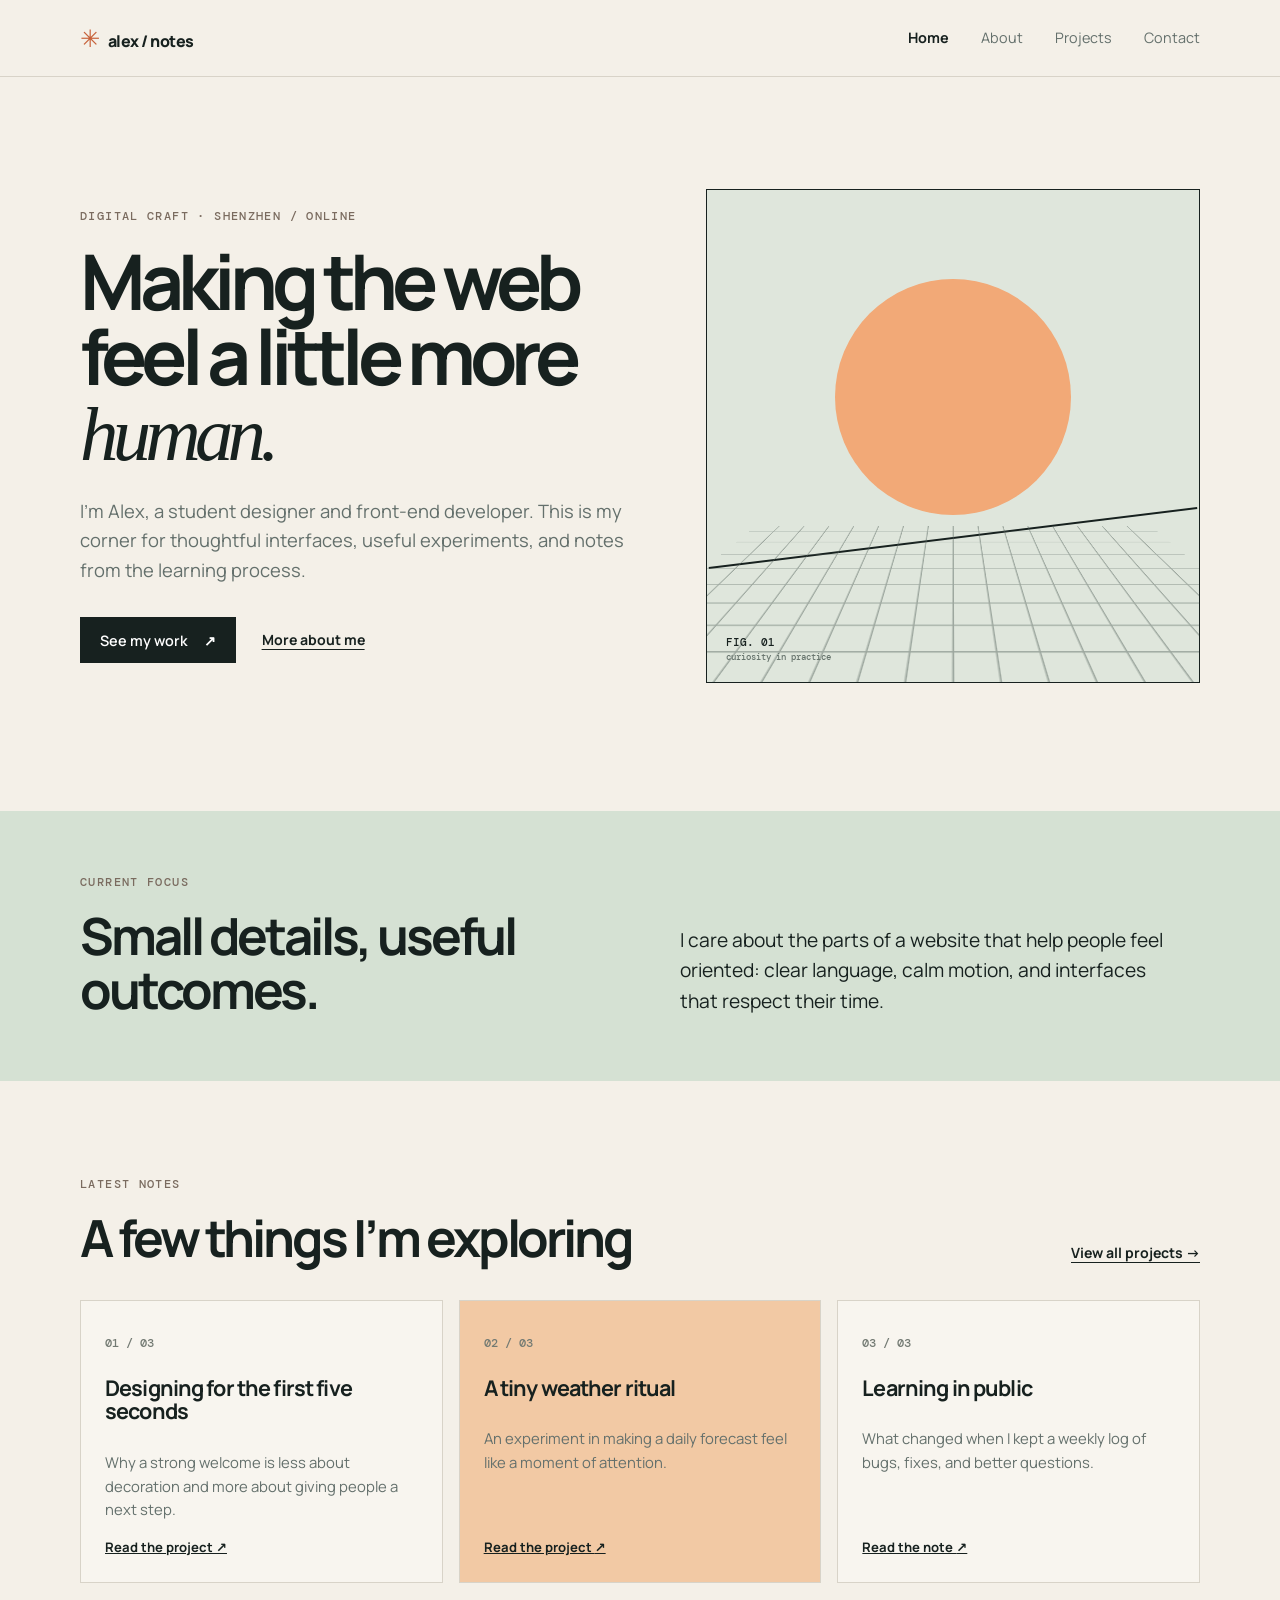
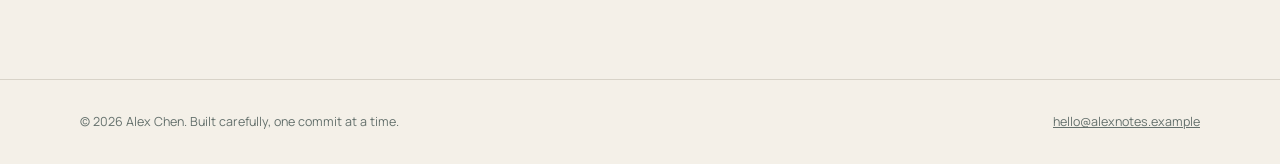
==== index.html @ e26e6c3c "Publish portfolio website" ====
<!doctype html>
<html lang="en">
<head>
  <meta charset="utf-8">
  <meta name="viewport" content="width=device-width, initial-scale=1">
  <meta name="description" content="A small portfolio and field guide by Alex Chen, frontend student and curious maker.">
  <title>Alex Chen — Field Notes</title>
  <link rel="stylesheet" href="styles.css">
  <script src="script.js" defer></script>
</head>
<body>
  <a class="skip-link" href="#main-content">Skip to content</a>
  <header class="site-header">
    <nav class="nav container" aria-label="Primary navigation">
      <a class="brand" href="index.html" aria-label="Alex Chen home"><span aria-hidden="true">✳</span> alex / notes</a>
      <button class="menu-toggle" aria-expanded="false" aria-controls="main-menu">Menu</button>
      <ul class="nav-links" id="main-menu">
        <li><a aria-current="page" href="index.html">Home</a></li>
        <li><a href="about.html">About</a></li>
        <li><a href="projects.html">Projects</a></li>
        <li><a href="contact.html">Contact</a></li>
      </ul>
    </nav>
  </header>
  <main id="main-content">
    <section class="hero container" aria-labelledby="hero-title">
      <div class="hero-copy">
        <p class="eyebrow">Digital craft · Shenzhen / online</p>
        <h1 id="hero-title">Making the web feel a little more <em>human.</em></h1>
        <p class="lede">I’m Alex, a student designer and front-end developer. This is my corner for thoughtful interfaces, useful experiments, and notes from the learning process.</p>
        <div class="button-row"><a class="button" href="projects.html">See my work <span aria-hidden="true">↗</span></a><a class="text-link" href="about.html">More about me</a></div>
      </div>
      <div class="hero-art" aria-label="Abstract illustration of a sunrise over a grid" role="img"><div class="sun"></div><div class="horizon"></div><div class="grid-lines"></div><span class="art-label">FIG. 01<br><small>curiosity in practice</small></span></div>
    </section>
    <section class="feature-band" aria-labelledby="focus-title"><div class="container split"><div><p class="eyebrow">Current focus</p><h2 id="focus-title">Small details, useful outcomes.</h2></div><p>I care about the parts of a website that help people feel oriented: clear language, calm motion, and interfaces that respect their time.</p></div></section>
    <section class="container cards-section" aria-labelledby="notes-title"><div class="section-heading"><div><p class="eyebrow">Latest notes</p><h2 id="notes-title">A few things I’m exploring</h2></div><a class="text-link" href="projects.html">View all projects →</a></div><div class="card-grid"><article class="note-card"><p class="card-number">01 / 03</p><h3>Designing for the first five seconds</h3><p>Why a strong welcome is less about decoration and more about giving people a next step.</p><a href="projects.html#wayfinding">Read the project <span aria-hidden="true">↗</span></a></article><article class="note-card accent"><p class="card-number">02 / 03</p><h3>A tiny weather ritual</h3><p>An experiment in making a daily forecast feel like a moment of attention.</p><a href="projects.html#weather">Read the project <span aria-hidden="true">↗</span></a></article><article class="note-card"><p class="card-number">03 / 03</p><h3>Learning in public</h3><p>What changed when I kept a weekly log of bugs, fixes, and better questions.</p><a href="about.html#process">Read the note <span aria-hidden="true">↗</span></a></article></div></section>
  </main>
  <footer class="site-footer"><div class="container footer-inner"><p>© 2026 Alex Chen. Built carefully, one commit at a time.</p><a href="mailto:hello@alexnotes.example">hello@alexnotes.example</a></div></footer>
</body>
</html>
---- styles.css ----
@import url('https://fonts.googleapis.com/css2?family=DM+Mono:wght@400;500&family=Manrope:wght@400;500;600;700;800&display=swap');
:root{--ink:#17211f;--paper:#f4f0e8;--muted:#64706c;--line:#d8d3c8;--blue:#b9d8d9;--orange:#f2a977;--green:#c5d4b6;--max:1120px}*{box-sizing:border-box}html{scroll-behavior:smooth}body{margin:0;background:var(--paper);color:var(--ink);font-family:Manrope,system-ui,sans-serif;line-height:1.6}a{color:inherit}.container{width:min(calc(100% - 3rem),var(--max));margin-inline:auto}.skip-link{position:absolute;left:-999px;top:1rem;background:var(--ink);color:white;padding:.6rem 1rem}.skip-link:focus{left:1rem;z-index:10}.site-header{border-bottom:1px solid var(--line)}.nav{min-height:76px;display:flex;align-items:center;justify-content:space-between;gap:2rem}.brand{text-decoration:none;font-weight:800;letter-spacing:-.03em}.brand span{display:inline-grid;place-items:center;color:#c76038;font-size:1.5rem;margin-right:.35rem}.nav-links{display:flex;gap:2rem;list-style:none;margin:0;padding:0;font-size:.9rem}.nav-links a{text-decoration:none;color:var(--muted)}.nav-links a:hover,.nav-links a[aria-current=page]{color:var(--ink)}.nav-links a[aria-current=page]{font-weight:700}.menu-toggle{display:none;border:1px solid var(--line);background:transparent;padding:.5rem .75rem;font:inherit}.hero{display:grid;grid-template-columns:1.05fr .95fr;gap:5rem;align-items:center;padding-block:7rem 8rem}.eyebrow{font:500 .72rem 'DM Mono',monospace;text-transform:uppercase;letter-spacing:.12em;color:#7a6b5f;margin:0 0 1.2rem}.hero h1,.page-intro h1{font-size:clamp(2.8rem,6vw,5.4rem);line-height:.98;letter-spacing:-.075em;margin:0 0 1.5rem;max-width:760px}.hero h1 em{font-family:Georgia,serif;font-weight:400}.lede{font-size:1.15rem;color:var(--muted);max-width:610px}.button-row{display:flex;align-items:center;gap:1.6rem;margin-top:2rem}.button{display:inline-flex;gap:1rem;align-items:center;border:0;background:var(--ink);color:white;padding:.85rem 1.25rem;text-decoration:none;font:600 .9rem Manrope;cursor:pointer}.button:hover{background:#384c47}.text-link{font-weight:700;font-size:.88rem;text-decoration-thickness:1px;text-underline-offset:4px}.hero-art{aspect-ratio:1/1;position:relative;overflow:hidden;background:#dfe6dc;border:1px solid var(--ink);min-height:350px}.sun{width:48%;aspect-ratio:1;background:var(--orange);border-radius:50%;position:absolute;top:18%;left:26%}.horizon{position:absolute;bottom:29%;left:0;right:0;border-top:2px solid var(--ink);transform:rotate(-7deg)}.grid-lines{position:absolute;inset:50% -10% -20%;background:repeating-linear-gradient(90deg,transparent 0 35px,#596760 36px 37px),repeating-linear-gradient(0deg,transparent 0 28px,#596760 29px 30px);transform:perspective(250px) rotateX(45deg);opacity:.5}.art-label{position:absolute;bottom:1.2rem;left:1.2rem;font:500 .7rem 'DM Mono',monospace}.art-label small{color:#66736c}.feature-band{background:#d5e1d3;padding-block:4rem}.split{display:grid;grid-template-columns:1fr 1fr;gap:5rem;align-items:end}.split h2,.section-heading h2,.process-section h2{font-size:clamp(2rem,4vw,3.2rem);line-height:1.05;letter-spacing:-.06em;margin:0}.split p:last-child{font-size:1.2rem;margin:0;max-width:500px}.cards-section{padding-block:6rem}.section-heading{display:flex;justify-content:space-between;align-items:end;margin-bottom:2.2rem}.card-grid{display:grid;grid-template-columns:repeat(3,1fr);gap:1rem}.note-card{padding:1.5rem;border:1px solid var(--line);min-height:275px;display:flex;flex-direction:column;background:#f8f5ef}.note-card.accent{background:#f2c9a4}.card-number,.project-meta{font:500 .72rem 'DM Mono',monospace;color:#737a73}.note-card h3{font-size:1.35rem;line-height:1.1;letter-spacing:-.04em;margin:.8rem 0}.note-card p:not(.card-number){color:var(--muted);font-size:.93rem}.note-card a{margin-top:auto;font-weight:700;font-size:.82rem}.site-footer{border-top:1px solid var(--line);padding:2rem 0}.footer-inner{display:flex;justify-content:space-between;gap:1rem;color:var(--muted);font-size:.78rem}.footer-inner p{margin:0}.page-intro{padding-block:6rem 4rem}.page-intro h1{max-width:800px}.about-layout,.contact-layout{display:grid;grid-template-columns:1fr 1fr;gap:6rem;padding-bottom:7rem}.about-layout h2,.contact-aside h2{font-size:2rem;letter-spacing:-.05em;margin-top:0}.about-layout p{color:var(--muted);max-width:560px}.quote-card{background:var(--orange);padding:2.5rem;align-self:start}.quote-card p{color:var(--ink);font:1.7rem Georgia,serif;line-height:1.2}.quote-card cite{font-size:.78rem}.process-section{background:#d5e1d3;padding-block:5rem}.process-list{list-style:none;padding:1.5rem 0 0;margin:0;max-width:820px}.process-list li{display:grid;grid-template-columns:70px 1fr;gap:1rem;padding:1.5rem 0;border-top:1px solid #aab8a8}.process-list span{font:500 .8rem 'DM Mono',monospace}.process-list h3{margin:0 0 .35rem}.process-list p{margin:0;color:#53605a}.project-controls{display:flex;align-items:center;gap:1rem;border-top:1px solid var(--line);padding-block:1.3rem;font-size:.9rem}.filter-buttons{display:flex;gap:.5rem;flex-wrap:wrap}.filter-button{font:inherit;font-size:.8rem;padding:.5rem .8rem;border:1px solid var(--line);background:transparent;cursor:pointer}.filter-button.active,.filter-button:hover{background:var(--ink);color:#fff;border-color:var(--ink)}.project-list{padding-bottom:7rem}.project-row{display:grid;grid-template-columns:150px 1fr 100px;gap:2rem;padding:2.5rem 0;border-top:1px solid var(--line)}.project-row h2{font-size:2rem;letter-spacing:-.05em;margin:0 0 .6rem}.project-row p{color:var(--muted);max-width:650px}.project-mark{width:82px;height:82px;border-radius:50%;display:grid;place-items:center;font-size:2rem;justify-self:end}.mark-blue{background:var(--blue)}.mark-orange{background:var(--orange)}.mark-green{background:var(--green)}.contact-layout{padding-bottom:8rem}.contact-form{max-width:560px}.field{margin-bottom:1.25rem}.field label{display:block;font-weight:700;font-size:.85rem;margin-bottom:.4rem}.field input,.field textarea{width:100%;border:1px solid #bcb8ae;background:#faf8f3;padding:.8rem;font:inherit}.field input:focus,.field textarea:focus{outline:2px solid #7a9a95;outline-offset:2px}.form-status{min-height:1.5rem;color:#28604e;font-size:.9rem}.contact-aside{border-left:1px solid var(--line);padding-left:2rem}.contact-aside p{color:var(--muted);max-width:340px}.contact-aside ul{list-style:none;padding:1rem 0;margin:0;display:grid;gap:.8rem;font-weight:700}.contact-aside a{text-decoration-thickness:1px;text-underline-offset:4px}
@media (max-width:720px){.container{width:min(calc(100% - 2rem),var(--max))}.nav{min-height:66px}.menu-toggle{display:block}.nav-links{display:none;position:absolute;z-index:5;top:66px;left:0;right:0;background:var(--paper);border-bottom:1px solid var(--line);padding:1rem;flex-direction:column;gap:0}.nav-links.is-open{display:flex}.nav-links li a{display:block;padding:.75rem 1rem}.hero{grid-template-columns:1fr;gap:3rem;padding-block:4.5rem 5rem}.hero-art{min-height:280px}.feature-band{padding-block:3.5rem}.split,.about-layout,.contact-layout{grid-template-columns:1fr;gap:2.5rem}.cards-section{padding-block:4.5rem}.section-heading{display:block}.section-heading .text-link{display:inline-block;margin-top:1rem}.card-grid{grid-template-columns:1fr}.page-intro{padding-block:4.5rem 3rem}.page-intro h1{font-size:clamp(2.8rem,13vw,4rem)}.process-section{padding-block:4rem}.project-controls{align-items:flex-start;flex-direction:column}.project-row{grid-template-columns:1fr;gap:.8rem;padding:2rem 0}.project-mark{justify-self:start;position:absolute;margin-top:0;right:1rem}.project-row{position:relative;padding-right:5rem}.project-row h2{font-size:1.7rem}.footer-inner{flex-direction:column}.contact-aside{border-left:0;border-top:1px solid var(--line);padding:2rem 0 0}}

/* Refined spacing and responsive presentation */
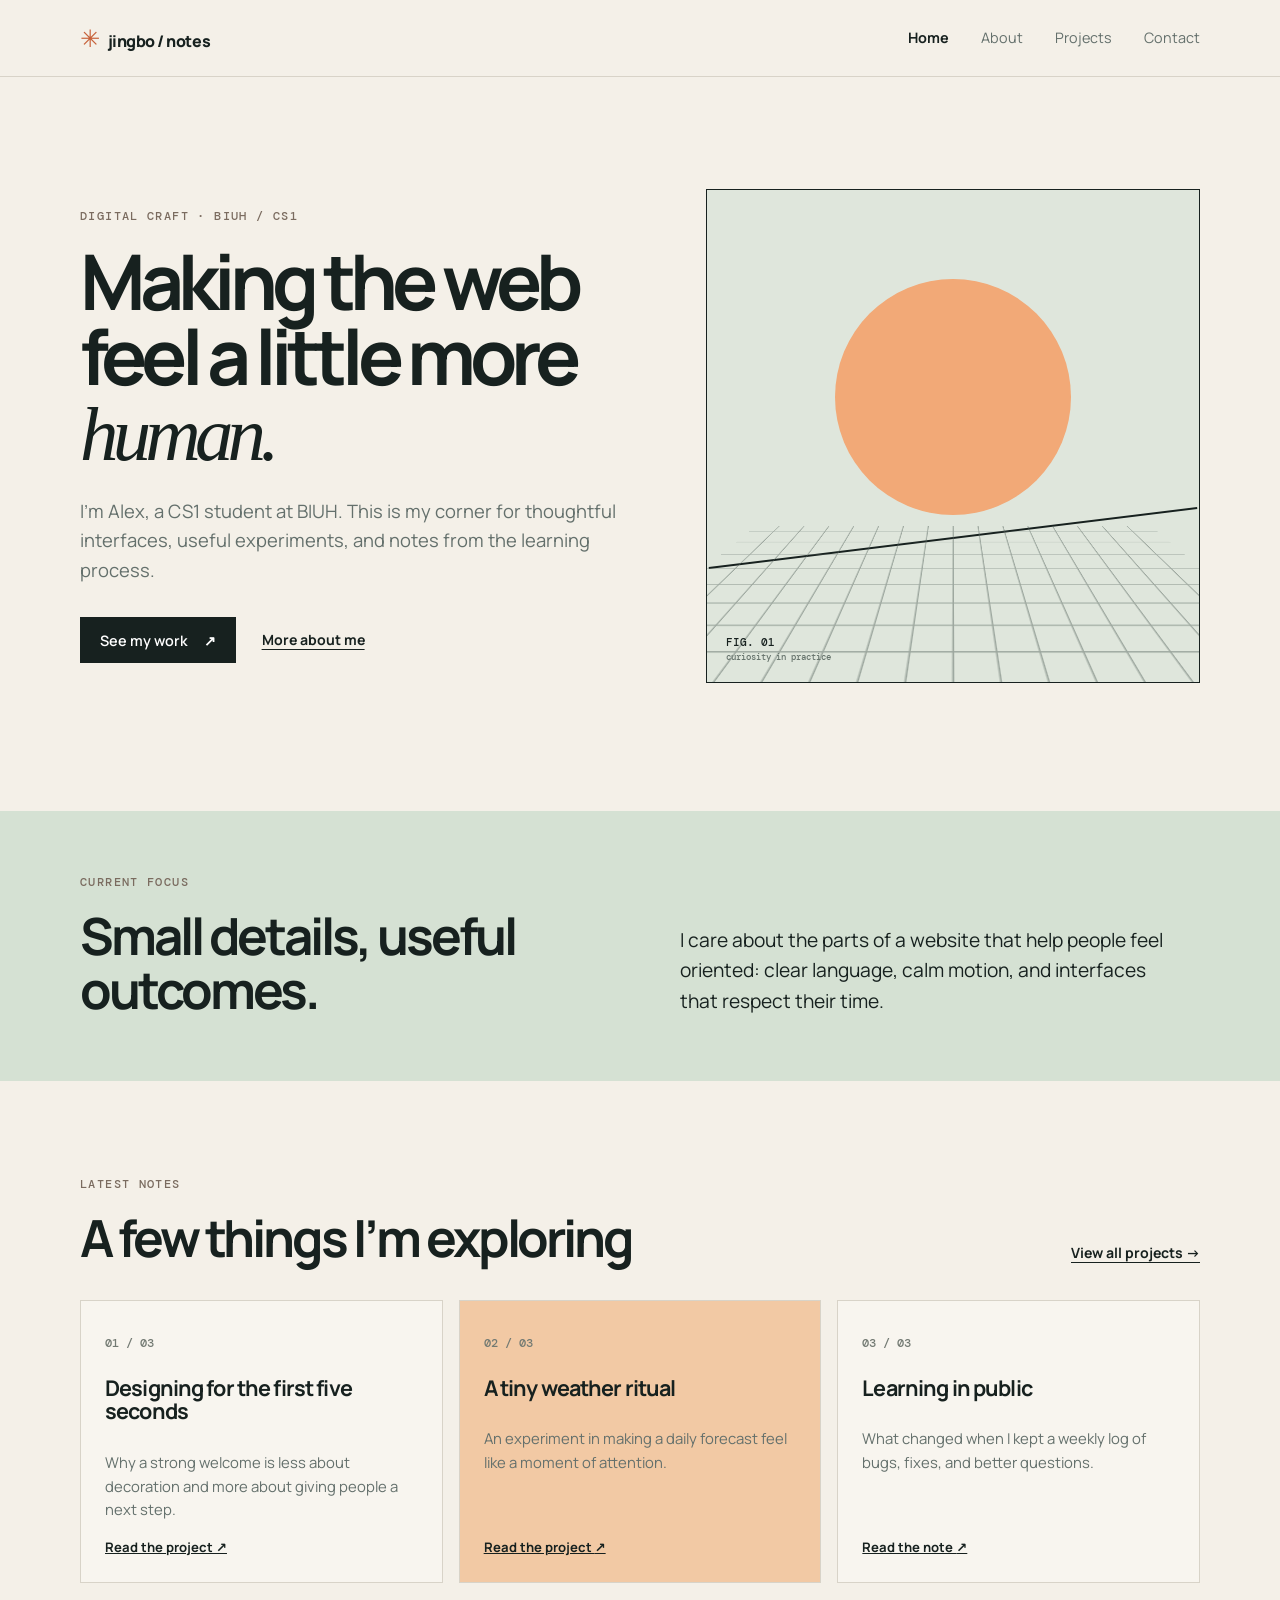
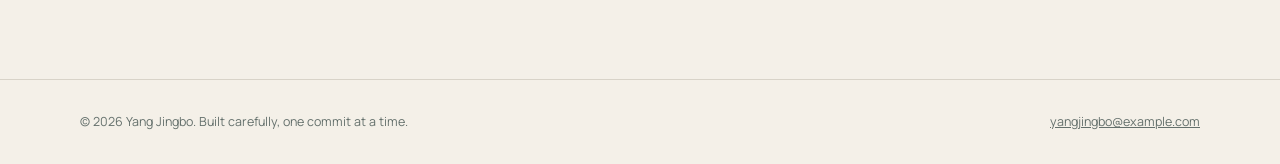
==== commit 344cba45: "Update personal portfolio for Yang Jingbo" ====
--- a/index.html
+++ b/index.html
@@ -3,8 +3,8 @@
 <head>
   <meta charset="utf-8">
   <meta name="viewport" content="width=device-width, initial-scale=1">
-  <meta name="description" content="A small portfolio and field guide by Alex Chen, frontend student and curious maker.">
-  <title>Alex Chen — Field Notes</title>
+  <meta name="description" content="A small portfolio and field guide by Yang Jingbo, frontend student and curious maker.">
+  <title>Yang Jingbo — Field Notes</title>
   <link rel="stylesheet" href="styles.css">
   <script src="script.js" defer></script>
 </head>
@@ -12,7 +12,7 @@
   <a class="skip-link" href="#main-content">Skip to content</a>
   <header class="site-header">
     <nav class="nav container" aria-label="Primary navigation">
-      <a class="brand" href="index.html" aria-label="Alex Chen home"><span aria-hidden="true">✳</span> alex / notes</a>
+      <a class="brand" href="index.html" aria-label="Yang Jingbo home"><span aria-hidden="true">✳</span> jingbo / notes</a>
       <button class="menu-toggle" aria-expanded="false" aria-controls="main-menu">Menu</button>
       <ul class="nav-links" id="main-menu">
         <li><a aria-current="page" href="index.html">Home</a></li>
@@ -25,9 +25,9 @@
   <main id="main-content">
     <section class="hero container" aria-labelledby="hero-title">
       <div class="hero-copy">
-        <p class="eyebrow">Digital craft · Shenzhen / online</p>
+        <p class="eyebrow">Digital craft · BIUH / CS1</p>
         <h1 id="hero-title">Making the web feel a little more <em>human.</em></h1>
-        <p class="lede">I’m Alex, a student designer and front-end developer. This is my corner for thoughtful interfaces, useful experiments, and notes from the learning process.</p>
+        <p class="lede">I’m Alex, a CS1 student at BIUH. This is my corner for thoughtful interfaces, useful experiments, and notes from the learning process.</p>
         <div class="button-row"><a class="button" href="projects.html">See my work <span aria-hidden="true">↗</span></a><a class="text-link" href="about.html">More about me</a></div>
       </div>
       <div class="hero-art" aria-label="Abstract illustration of a sunrise over a grid" role="img"><div class="sun"></div><div class="horizon"></div><div class="grid-lines"></div><span class="art-label">FIG. 01<br><small>curiosity in practice</small></span></div>
@@ -35,6 +35,7 @@
     <section class="feature-band" aria-labelledby="focus-title"><div class="container split"><div><p class="eyebrow">Current focus</p><h2 id="focus-title">Small details, useful outcomes.</h2></div><p>I care about the parts of a website that help people feel oriented: clear language, calm motion, and interfaces that respect their time.</p></div></section>
     <section class="container cards-section" aria-labelledby="notes-title"><div class="section-heading"><div><p class="eyebrow">Latest notes</p><h2 id="notes-title">A few things I’m exploring</h2></div><a class="text-link" href="projects.html">View all projects →</a></div><div class="card-grid"><article class="note-card"><p class="card-number">01 / 03</p><h3>Designing for the first five seconds</h3><p>Why a strong welcome is less about decoration and more about giving people a next step.</p><a href="projects.html#wayfinding">Read the project <span aria-hidden="true">↗</span></a></article><article class="note-card accent"><p class="card-number">02 / 03</p><h3>A tiny weather ritual</h3><p>An experiment in making a daily forecast feel like a moment of attention.</p><a href="projects.html#weather">Read the project <span aria-hidden="true">↗</span></a></article><article class="note-card"><p class="card-number">03 / 03</p><h3>Learning in public</h3><p>What changed when I kept a weekly log of bugs, fixes, and better questions.</p><a href="about.html#process">Read the note <span aria-hidden="true">↗</span></a></article></div></section>
   </main>
-  <footer class="site-footer"><div class="container footer-inner"><p>© 2026 Alex Chen. Built carefully, one commit at a time.</p><a href="mailto:hello@alexnotes.example">hello@alexnotes.example</a></div></footer>
+  <footer class="site-footer"><div class="container footer-inner"><p>© 2026 Yang Jingbo. Built carefully, one commit at a time.</p><a href="mailto:yangjingbo@example.com">yangjingbo@example.com</a></div></footer>
 </body>
 </html>
+
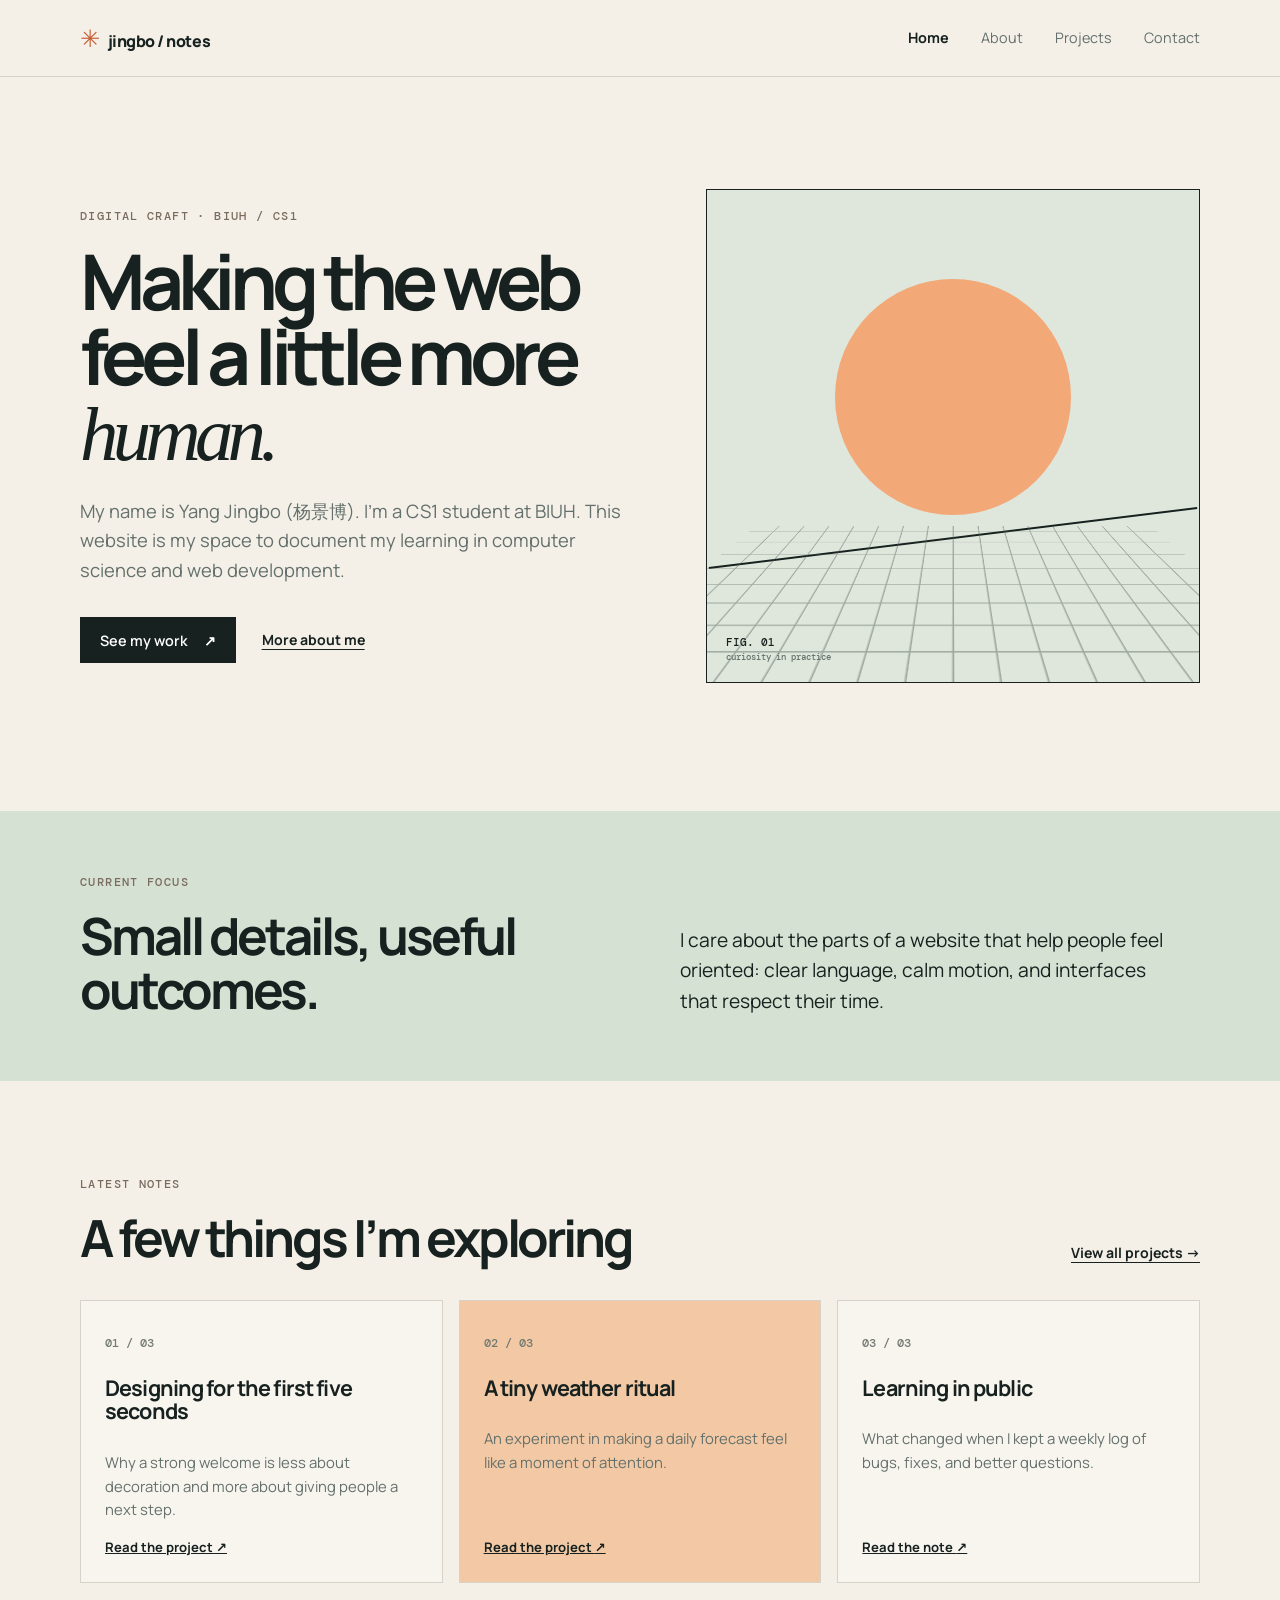
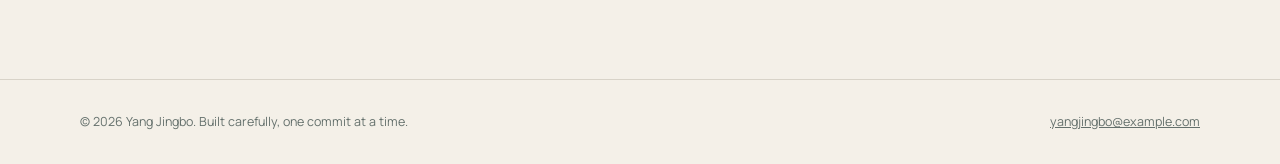
==== commit 04e5c3d8: "Fix homepage name: Yang Jingbo, BIUH CS1" ====
--- a/index.html
+++ b/index.html
@@ -27,7 +27,7 @@
       <div class="hero-copy">
         <p class="eyebrow">Digital craft · BIUH / CS1</p>
         <h1 id="hero-title">Making the web feel a little more <em>human.</em></h1>
-        <p class="lede">I’m Alex, a CS1 student at BIUH. This is my corner for thoughtful interfaces, useful experiments, and notes from the learning process.</p>
+        <p class="lede">My name is Yang Jingbo (杨景博). I’m a CS1 student at BIUH. This website is my space to document my learning in computer science and web development.</p>
         <div class="button-row"><a class="button" href="projects.html">See my work <span aria-hidden="true">↗</span></a><a class="text-link" href="about.html">More about me</a></div>
       </div>
       <div class="hero-art" aria-label="Abstract illustration of a sunrise over a grid" role="img"><div class="sun"></div><div class="horizon"></div><div class="grid-lines"></div><span class="art-label">FIG. 01<br><small>curiosity in practice</small></span></div>
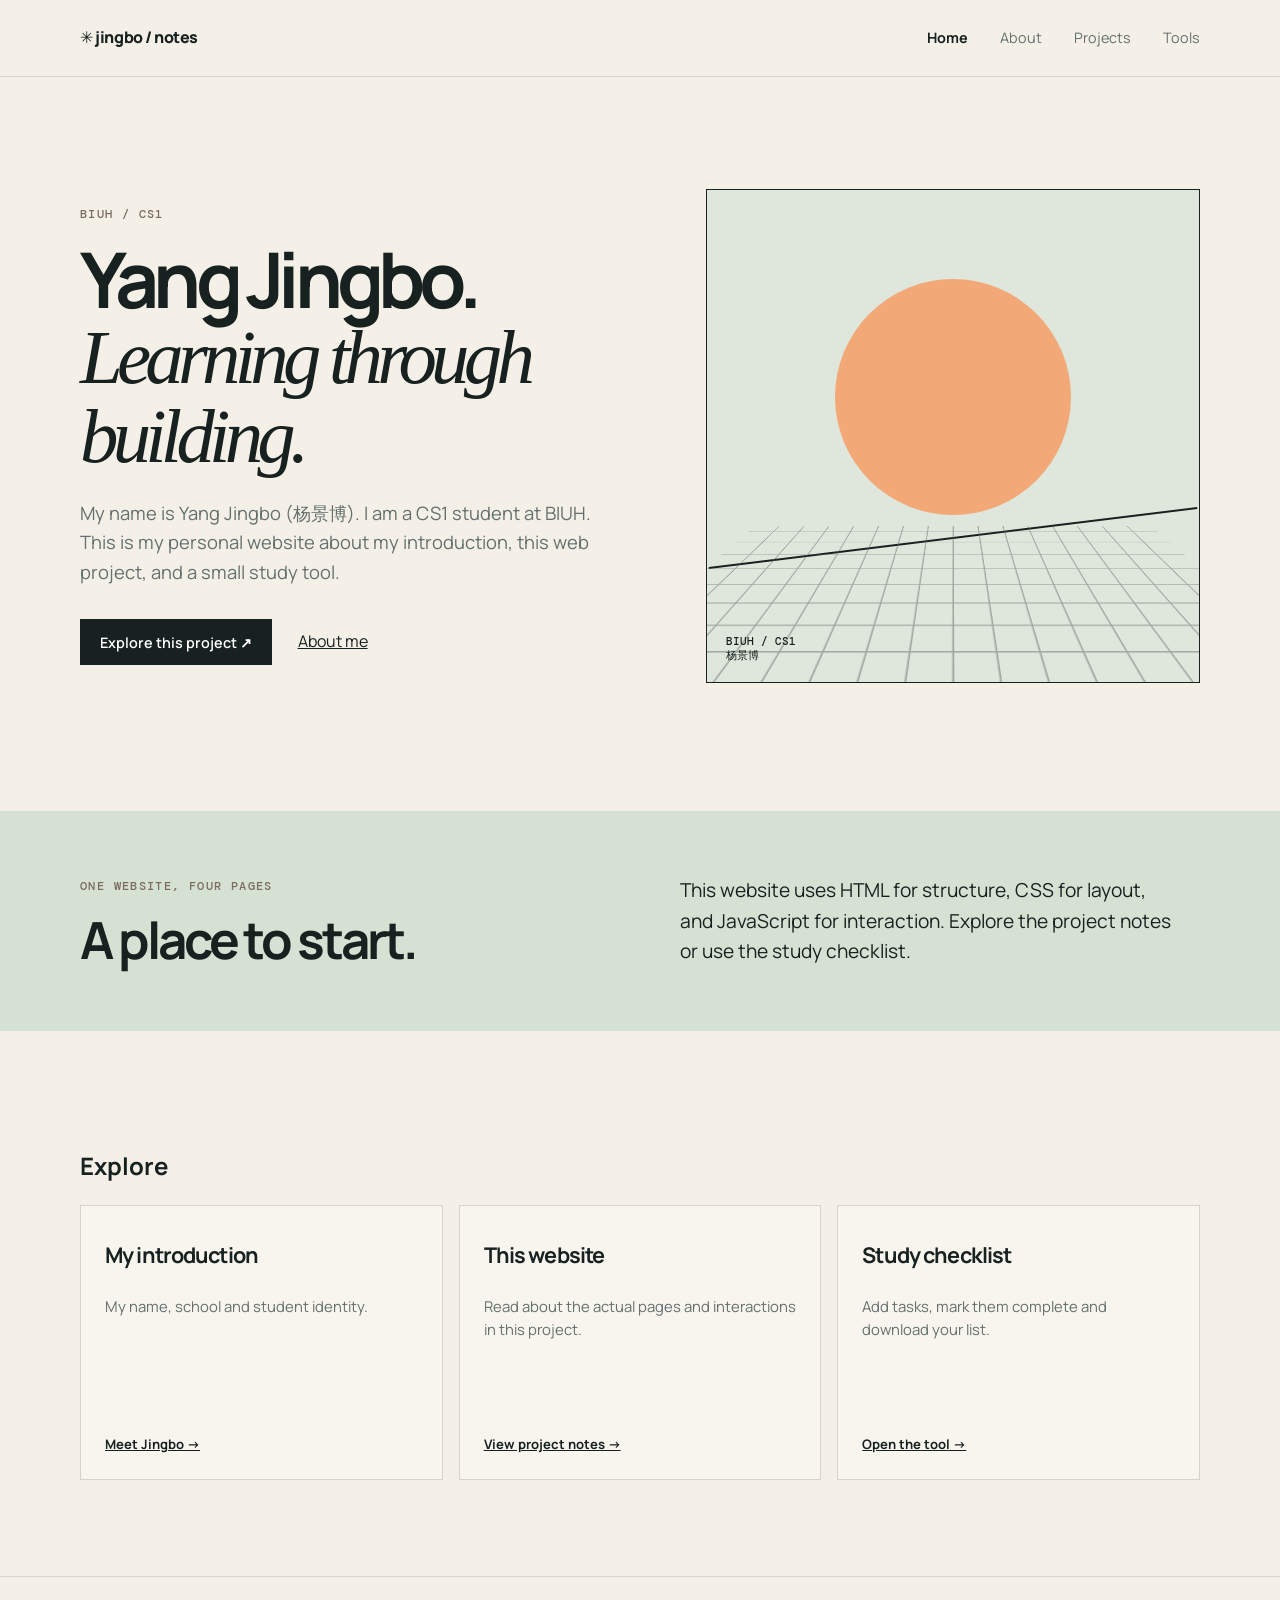
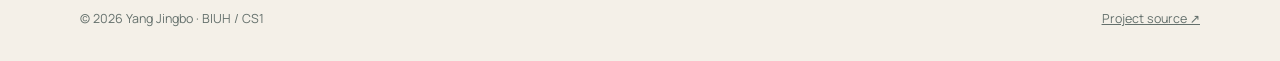
==== commit 723184cd: "Replace placeholder content with factual profile and working study checklist" ====
--- a/index.html
+++ b/index.html
@@ -1,41 +1,2 @@
 <!doctype html>
-<html lang="en">
-<head>
-  <meta charset="utf-8">
-  <meta name="viewport" content="width=device-width, initial-scale=1">
-  <meta name="description" content="A small portfolio and field guide by Yang Jingbo, frontend student and curious maker.">
-  <title>Yang Jingbo — Field Notes</title>
-  <link rel="stylesheet" href="styles.css">
-  <script src="script.js" defer></script>
-</head>
-<body>
-  <a class="skip-link" href="#main-content">Skip to content</a>
-  <header class="site-header">
-    <nav class="nav container" aria-label="Primary navigation">
-      <a class="brand" href="index.html" aria-label="Yang Jingbo home"><span aria-hidden="true">✳</span> jingbo / notes</a>
-      <button class="menu-toggle" aria-expanded="false" aria-controls="main-menu">Menu</button>
-      <ul class="nav-links" id="main-menu">
-        <li><a aria-current="page" href="index.html">Home</a></li>
-        <li><a href="about.html">About</a></li>
-        <li><a href="projects.html">Projects</a></li>
-        <li><a href="contact.html">Contact</a></li>
-      </ul>
-    </nav>
-  </header>
-  <main id="main-content">
-    <section class="hero container" aria-labelledby="hero-title">
-      <div class="hero-copy">
-        <p class="eyebrow">Digital craft · BIUH / CS1</p>
-        <h1 id="hero-title">Making the web feel a little more <em>human.</em></h1>
-        <p class="lede">My name is Yang Jingbo (杨景博). I’m a CS1 student at BIUH. This website is my space to document my learning in computer science and web development.</p>
-        <div class="button-row"><a class="button" href="projects.html">See my work <span aria-hidden="true">↗</span></a><a class="text-link" href="about.html">More about me</a></div>
-      </div>
-      <div class="hero-art" aria-label="Abstract illustration of a sunrise over a grid" role="img"><div class="sun"></div><div class="horizon"></div><div class="grid-lines"></div><span class="art-label">FIG. 01<br><small>curiosity in practice</small></span></div>
-    </section>
-    <section class="feature-band" aria-labelledby="focus-title"><div class="container split"><div><p class="eyebrow">Current focus</p><h2 id="focus-title">Small details, useful outcomes.</h2></div><p>I care about the parts of a website that help people feel oriented: clear language, calm motion, and interfaces that respect their time.</p></div></section>
-    <section class="container cards-section" aria-labelledby="notes-title"><div class="section-heading"><div><p class="eyebrow">Latest notes</p><h2 id="notes-title">A few things I’m exploring</h2></div><a class="text-link" href="projects.html">View all projects →</a></div><div class="card-grid"><article class="note-card"><p class="card-number">01 / 03</p><h3>Designing for the first five seconds</h3><p>Why a strong welcome is less about decoration and more about giving people a next step.</p><a href="projects.html#wayfinding">Read the project <span aria-hidden="true">↗</span></a></article><article class="note-card accent"><p class="card-number">02 / 03</p><h3>A tiny weather ritual</h3><p>An experiment in making a daily forecast feel like a moment of attention.</p><a href="projects.html#weather">Read the project <span aria-hidden="true">↗</span></a></article><article class="note-card"><p class="card-number">03 / 03</p><h3>Learning in public</h3><p>What changed when I kept a weekly log of bugs, fixes, and better questions.</p><a href="about.html#process">Read the note <span aria-hidden="true">↗</span></a></article></div></section>
-  </main>
-  <footer class="site-footer"><div class="container footer-inner"><p>© 2026 Yang Jingbo. Built carefully, one commit at a time.</p><a href="mailto:yangjingbo@example.com">yangjingbo@example.com</a></div></footer>
-</body>
-</html>
-
+<html lang="en"><head><meta charset="utf-8"><meta name="viewport" content="width=device-width, initial-scale=1"><meta name="description" content="Home — Yang Jingbo, BIUH CS1 student website."><title>Home — Yang Jingbo</title><link rel="stylesheet" href="styles.css"><script src="script.js" defer></script></head><body><a class="skip-link" href="#main-content">Skip to content</a><header class="site-header"><nav class="nav container" aria-label="Primary navigation"><a class="brand" href="index.html">✳ jingbo / notes</a><button class="menu-toggle" aria-expanded="false" aria-controls="main-menu">Menu</button><ul class="nav-links" id="main-menu"><li><a href="index.html" aria-current="page">Home</a></li><li><a href="about.html">About</a></li><li><a href="projects.html">Projects</a></li><li><a href="contact.html">Tools</a></li></ul></nav></header><main id="main-content"><section class="hero container"><div><p class="eyebrow">BIUH / CS1</p><h1>Yang Jingbo.<br><em>Learning through building.</em></h1><p class="lede">My name is Yang Jingbo (杨景博). I am a CS1 student at BIUH. This is my personal website about my introduction, this web project, and a small study tool.</p><div class="button-row"><a class="button" href="projects.html">Explore this project ↗</a><a href="about.html">About me</a></div></div><div class="hero-art" role="img" aria-label="A geometric sunrise over a grid"><div class="sun"></div><div class="horizon"></div><div class="grid-lines"></div><span class="art-label">BIUH / CS1<br>杨景博</span></div></section><section class="feature-band"><div class="container split"><div><p class="eyebrow">One website, four pages</p><h2>A place to start.</h2></div><p>This website uses HTML for structure, CSS for layout, and JavaScript for interaction. Explore the project notes or use the study checklist.</p></div></section><section class="container cards-section"><h2>Explore</h2><div class="card-grid"><article class="note-card"><h3>My introduction</h3><p>My name, school and student identity.</p><a href="about.html">Meet Jingbo →</a></article><article class="note-card"><h3>This website</h3><p>Read about the actual pages and interactions in this project.</p><a href="projects.html">View project notes →</a></article><article class="note-card"><h3>Study checklist</h3><p>Add tasks, mark them complete and download your list.</p><a href="contact.html">Open the tool →</a></article></div></section></main><footer class="site-footer"><div class="container footer-inner"><p>© 2026 Yang Jingbo · BIUH / CS1</p><a href="https://github.com/aprillie2025/alex-notes">Project source ↗</a></div></footer></body></html>
--- a/styles.css
+++ b/styles.css
@@ -3,3 +3,13 @@
 @media (max-width:720px){.container{width:min(calc(100% - 2rem),var(--max))}.nav{min-height:66px}.menu-toggle{display:block}.nav-links{display:none;position:absolute;z-index:5;top:66px;left:0;right:0;background:var(--paper);border-bottom:1px solid var(--line);padding:1rem;flex-direction:column;gap:0}.nav-links.is-open{display:flex}.nav-links li a{display:block;padding:.75rem 1rem}.hero{grid-template-columns:1fr;gap:3rem;padding-block:4.5rem 5rem}.hero-art{min-height:280px}.feature-band{padding-block:3.5rem}.split,.about-layout,.contact-layout{grid-template-columns:1fr;gap:2.5rem}.cards-section{padding-block:4.5rem}.section-heading{display:block}.section-heading .text-link{display:inline-block;margin-top:1rem}.card-grid{grid-template-columns:1fr}.page-intro{padding-block:4.5rem 3rem}.page-intro h1{font-size:clamp(2.8rem,13vw,4rem)}.process-section{padding-block:4rem}.project-controls{align-items:flex-start;flex-direction:column}.project-row{grid-template-columns:1fr;gap:.8rem;padding:2rem 0}.project-mark{justify-self:start;position:absolute;margin-top:0;right:1rem}.project-row{position:relative;padding-right:5rem}.project-row h2{font-size:1.7rem}.footer-inner{flex-direction:column}.contact-aside{border-left:0;border-top:1px solid var(--line);padding:2rem 0 0}}
 
 /* Refined spacing and responsive presentation */
+[hidden]{display:none!important}
+:focus-visible{outline:3px solid #9c482a;outline-offset:4px}
+#tasks{list-style:none;padding:0;overflow-wrap:anywhere}
+#tasks li{display:flex;align-items:center;justify-content:space-between;gap:1rem;padding:1rem 0;border-bottom:1px solid var(--line)}
+#tasks label{display:flex;align-items:center;gap:.75rem;min-width:0}
+#tasks input{width:20px;height:20px;flex-shrink:0}
+#tasks input:checked+span{text-decoration:line-through;color:var(--muted)}
+#tasks button{padding:.6rem;cursor:pointer}
+button:disabled{opacity:.5;cursor:default}
+@media(prefers-reduced-motion:reduce){html{scroll-behavior:auto}}
